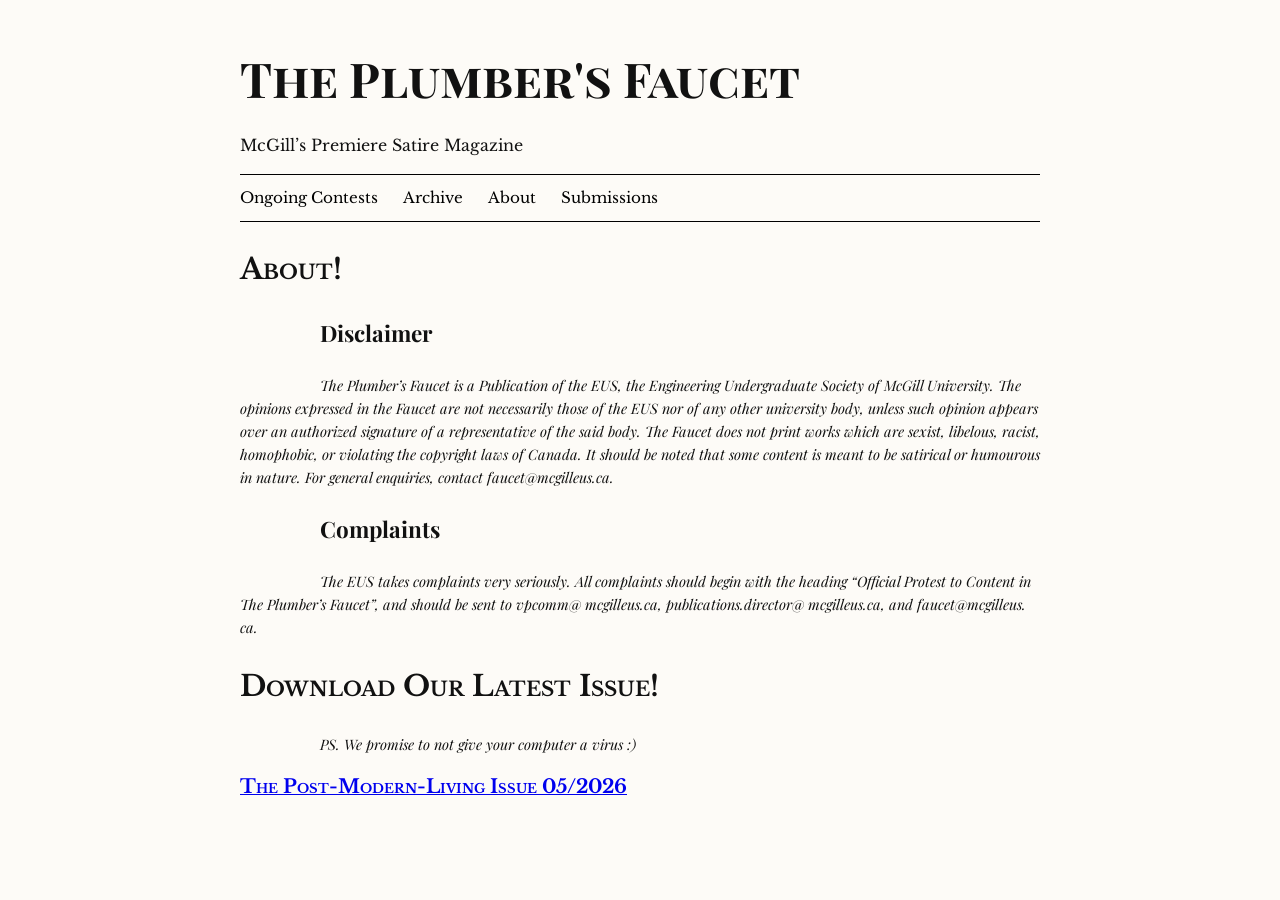
==== index.html @ 7c3b398f "Update index.html" ====
<!DOCTYPE html>
<html>
<head>
  <title>The Plumber's Faucet</title>
  <link rel="stylesheet" href="style.css">
  <link href="https://fonts.googleapis.com/css2?family=Playfair+Display&family=Libre+Baskerville&display=swap" rel="stylesheet">
</head>



<body>

  <header class="masthead">
    <h1>The Plumber's Faucet</h1>
    <p class="descriptionLine">McGill’s Premiere Satire Magazine</p>
  </header>

  <nav>
    <a href="ongoingContests.html">Ongoing Contests</a>
    <a href="archive.html">Archive</a>
    <a href="about.html">About</a>
    <a href="submissions.html">Submissions</a>
  </nav>

<section class="section">
    <h2>About!</h2>
  <article>
  <h3>Disclaimer</h3>
    <p class="byline">The Plumber’s Faucet is a Publication of the EUS, the Engineering Undergraduate Society of McGill University. The opinions expressed in the Faucet are not necessarily those of the EUS nor of any other university body, unless such opinion appears over an authorized signature of a representative of the said body. The Faucet does not print works which are sexist, libelous, racist, homophobic, or violating the copyright laws of Canada. It should be noted that some content is meant to be satirical or humourous in nature. For general enquiries, contact faucet@mcgilleus.ca.</p>
  </article>
  <article>  
    <h3>Complaints</h3>
      <p class="byline">The EUS takes complaints very seriously. All complaints should begin with the heading “Official Protest to Content in The Plumber’s Faucet”, and should be sent to vpcomm@ mcgilleus.ca, publications.director@ mcgilleus.ca, and faucet@mcgilleus. ca.</p>
    </article>

</section>



<section class="section">
  <h2>Download Our Latest Issue!</h2>
  <p class="byline">PS. We promise to not give your computer a virus :)</p>
      <a href="https://github.com/theplumbersfaucetdigitized-lgtm/theplumbersfaucetdigitized-lgtm.github.io/raw/main/Final%20Version%20Postmodern%20Living%20(1).pdf" download>
        The Post-Modern-Living Issue 05/2026
      </a>
</section>

  
</body>
</html>
---- style.css ----
/* Base */
body {
  font-family: 'Libre Baskerville', serif;
  background-color: #fdfbf7;
  color: #111;
  margin: 40px auto;
  max-width: 800px;
  line-height: 1.6;
}

/* Masthead */
.masthead {
  margin-bottom: 0px;
}

.masthead h1 {
  font-family: 'Playfair Display', serif;
  font-size: 3rem;
  margin-bottom: 0px;margin-bottom: 0px;
    font-variant: small-caps;
  font-weight: bold;
}

.descriptionLine {
  font-size: 1rem;
  font-style: normal;
}

/* Navigation */
nav {
  border-top: 1px solid black;
  border-bottom: 1px solid black;
  padding: 10px 0;
  margin: 10px 0;
}

nav a {
  margin-right: 20px;
  text-decoration: none;
  color: black;
  font-size: 0.95rem;
}

nav a:hover {
  text-decoration: underline;
}

.section{
  margin-bottom: 0px;
  font-size: 1.2rem;
  font-weight: bolder;
  font-style: normal;
  font-variant: small-caps;
}

.lead-story {
  margin-bottom: 0px;
}

.tagline {
  font-size: 1rem;
  font-family: 'Playfair Display', serif;
  font-style: normal;
  font-weight: normal;
  font-variant: normal;
     text-indent: 10%;
}

.byline {
  font-size: 0.9rem;
  font-family: 'Playfair Display', serif;
  font-weight: normal;
  font-style: italic;
  font-variant: normal;
     text-indent: 10%;
}

/* Articles */
article {
  padding-top: 0px;
  margin-bottom: 0px;
}

article h3 {
  font-family: 'Playfair Display', serif;
  font-family: 'Playfair Display', serif;
   font-variant: normal;
     text-indent: 10%;
}

/* Projects / Issues list */
ul {
  list-style: none;
  padding: 0;
}

ul li {
  border-top: 1px solid black;
  padding: 0px 0;
  font-size: 0.95rem;
   font-variant: normal;
  
}
ul li:hover {
  text-decoration: underline;
}
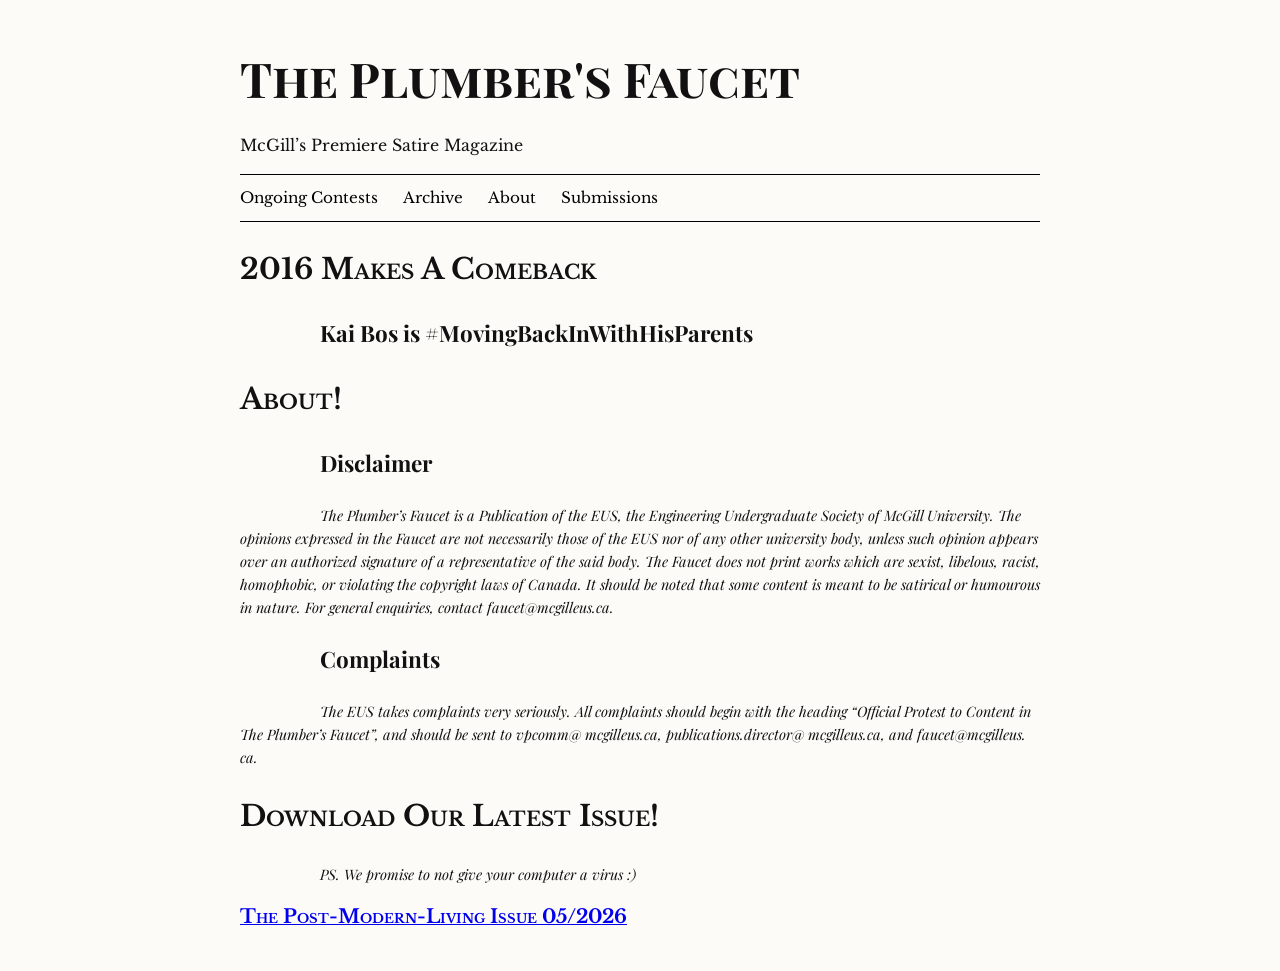
==== commit bea26260: "Update index.html" ====
--- a/index.html
+++ b/index.html
@@ -22,6 +22,16 @@
     <a href="submissions.html">Submissions</a>
   </nav>
 
+
+<section class="section">
+  <h2>2016 Makes A Comeback</h2>
+  
+  <article class="lead-story">
+    <h3> Kai Bos is #MovingBackInWithHisParents</h3> 
+  </article>
+
+</section>
+  
 <section class="section">
     <h2>About!</h2>
   <article>
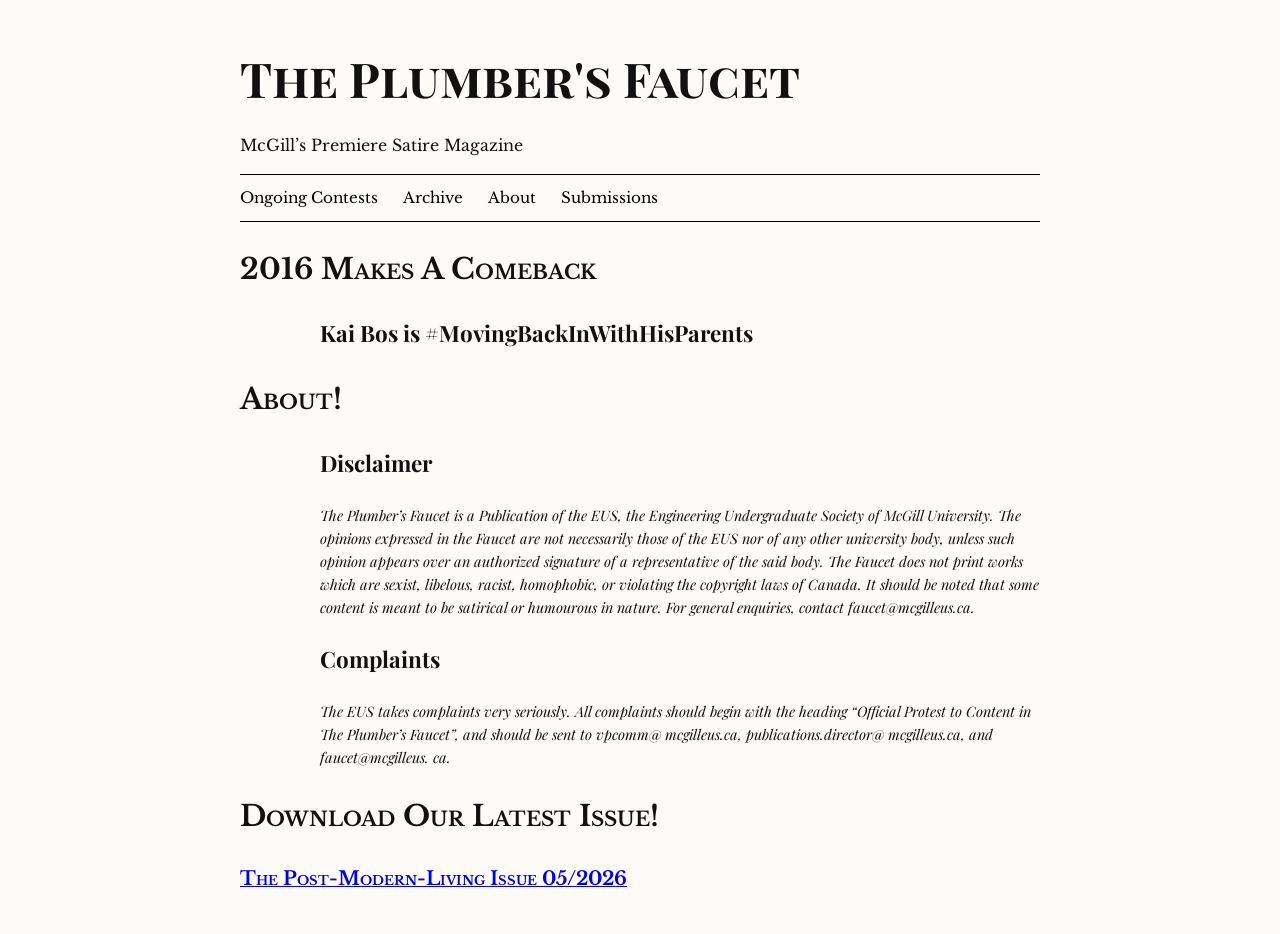
==== commit 01ca35c6: "Update index.html" ====
--- a/index.html
+++ b/index.html
@@ -49,7 +49,6 @@
 
 <section class="section">
   <h2>Download Our Latest Issue!</h2>
-  <p class="byline">PS. We promise to not give your computer a virus :)</p>
       <a href="https://github.com/theplumbersfaucetdigitized-lgtm/theplumbersfaucetdigitized-lgtm.github.io/raw/main/Final%20Version%20Postmodern%20Living%20(1).pdf" download>
         The Post-Modern-Living Issue 05/2026
       </a>
--- a/style.css
+++ b/style.css
@@ -63,7 +63,7 @@
   font-style: normal;
   font-weight: normal;
   font-variant: normal;
-     text-indent: 10%;
+  margin-left: 10%;
 }
 
 .byline {
@@ -72,7 +72,7 @@
   font-weight: normal;
   font-style: italic;
   font-variant: normal;
-     text-indent: 10%;
+   margin-left: 10%;
 }
 
 /* Articles */
@@ -104,5 +104,9 @@
 ul li:hover {
   text-decoration: underline;
 }
+img {
+  width: 100%;
+  max-width: 600px;
+}
 
 
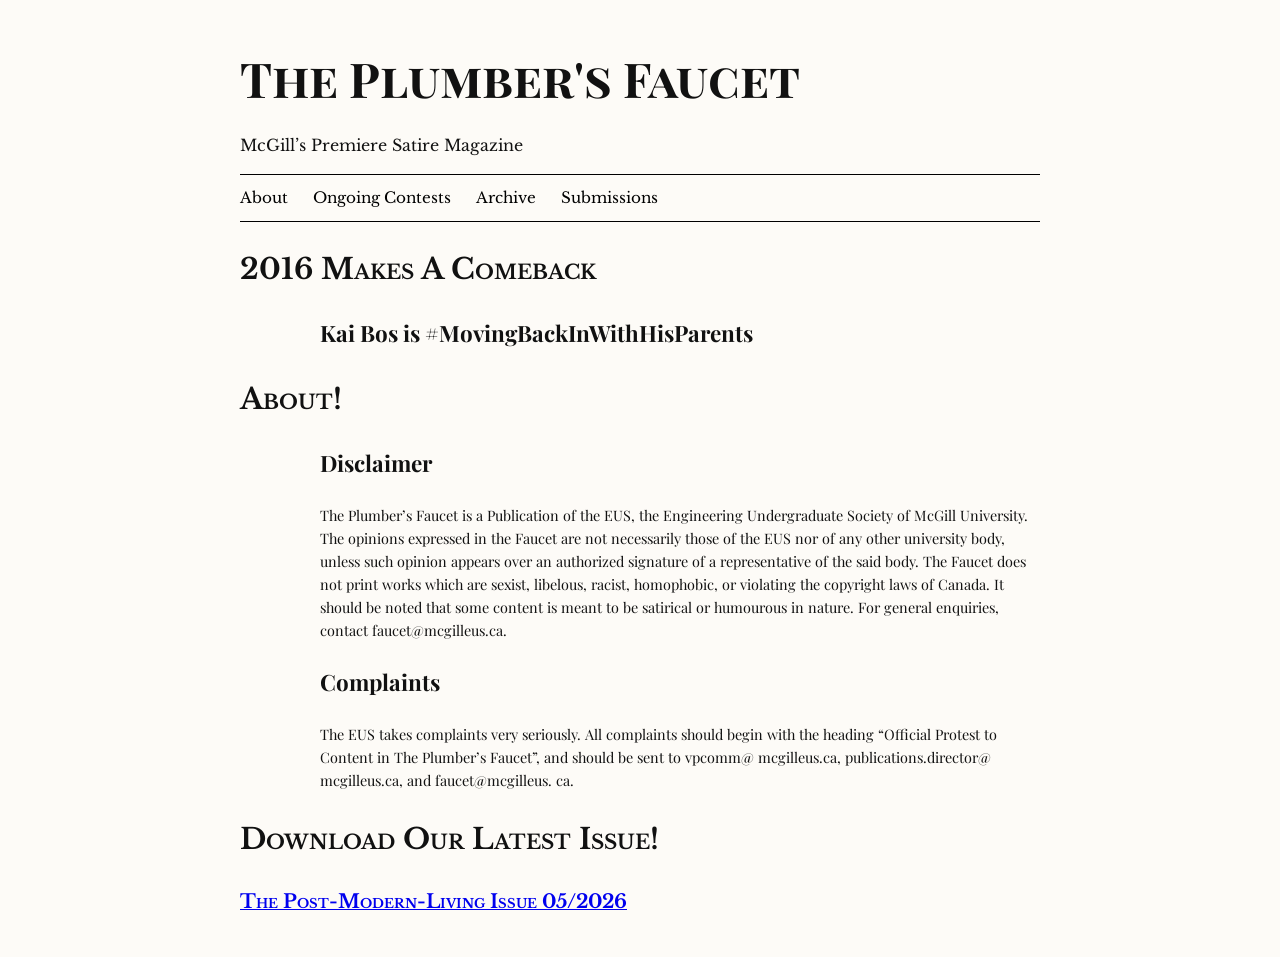
==== commit 48db2808: "Update index.html" ====
--- a/index.html
+++ b/index.html
@@ -16,9 +16,10 @@
   </header>
 
   <nav>
+    <a href="index.html">About</a>
     <a href="ongoingContests.html">Ongoing Contests</a>
     <a href="archive.html">Archive</a>
-    <a href="about.html">About</a>
+    
     <a href="submissions.html">Submissions</a>
   </nav>
 
--- a/style.css
+++ b/style.css
@@ -63,14 +63,13 @@
   font-style: normal;
   font-weight: normal;
   font-variant: normal;
-  margin-left: 10%;
 }
 
 .byline {
   font-size: 0.9rem;
   font-family: 'Playfair Display', serif;
   font-weight: normal;
-  font-style: italic;
+  font-style: normal;
   font-variant: normal;
    margin-left: 10%;
 }
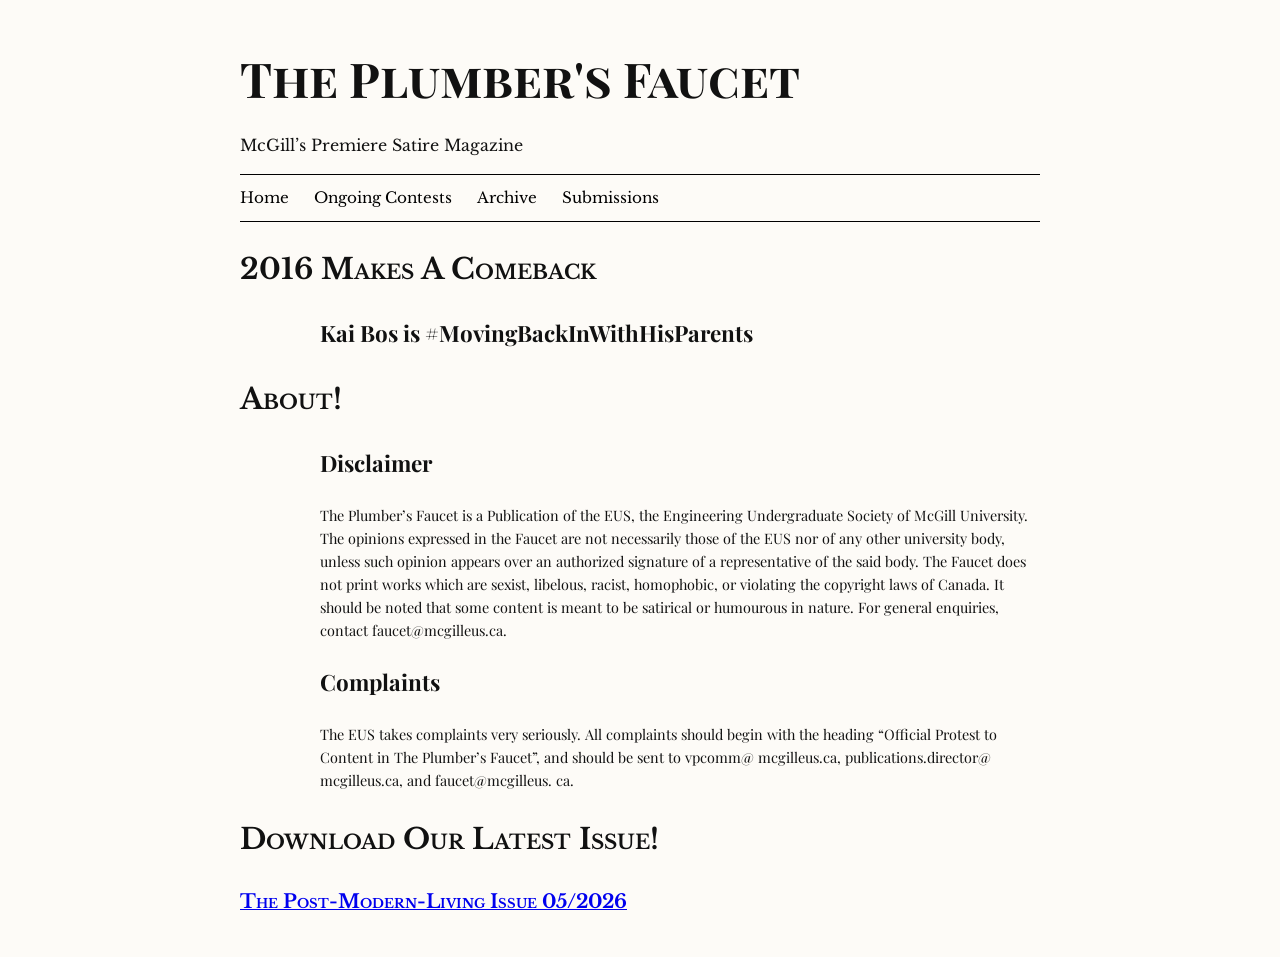
==== commit 8a64b8bf: "Update index.html" ====
--- a/index.html
+++ b/index.html
@@ -15,14 +15,13 @@
     <p class="descriptionLine">McGill’s Premiere Satire Magazine</p>
   </header>
 
-  <nav>
-    <a href="index.html">About</a>
+<nav>
+    <a href="index.html">Home</a>
     <a href="ongoingContests.html">Ongoing Contests</a>
     <a href="archive.html">Archive</a>
     
     <a href="submissions.html">Submissions</a>
   </nav>
-
 
 <section class="section">
   <h2>2016 Makes A Comeback</h2>
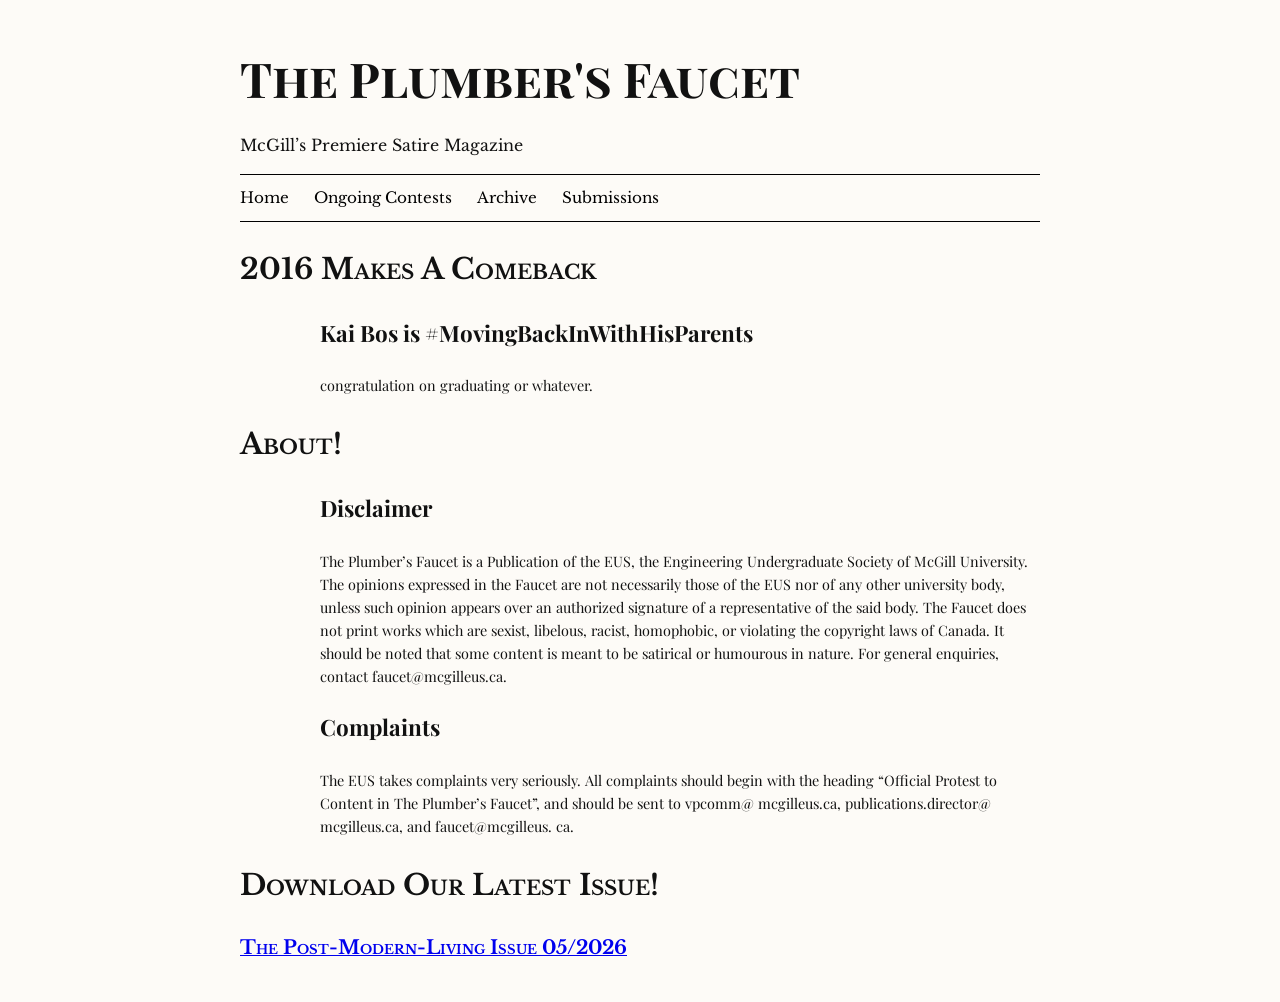
==== commit 376ce345: "Update index.html" ====
--- a/index.html
+++ b/index.html
@@ -28,6 +28,7 @@
   
   <article class="lead-story">
     <h3> Kai Bos is #MovingBackInWithHisParents</h3> 
+     <p class="byline">congratulation on graduating or whatever.</p>
   </article>
 
 </section>
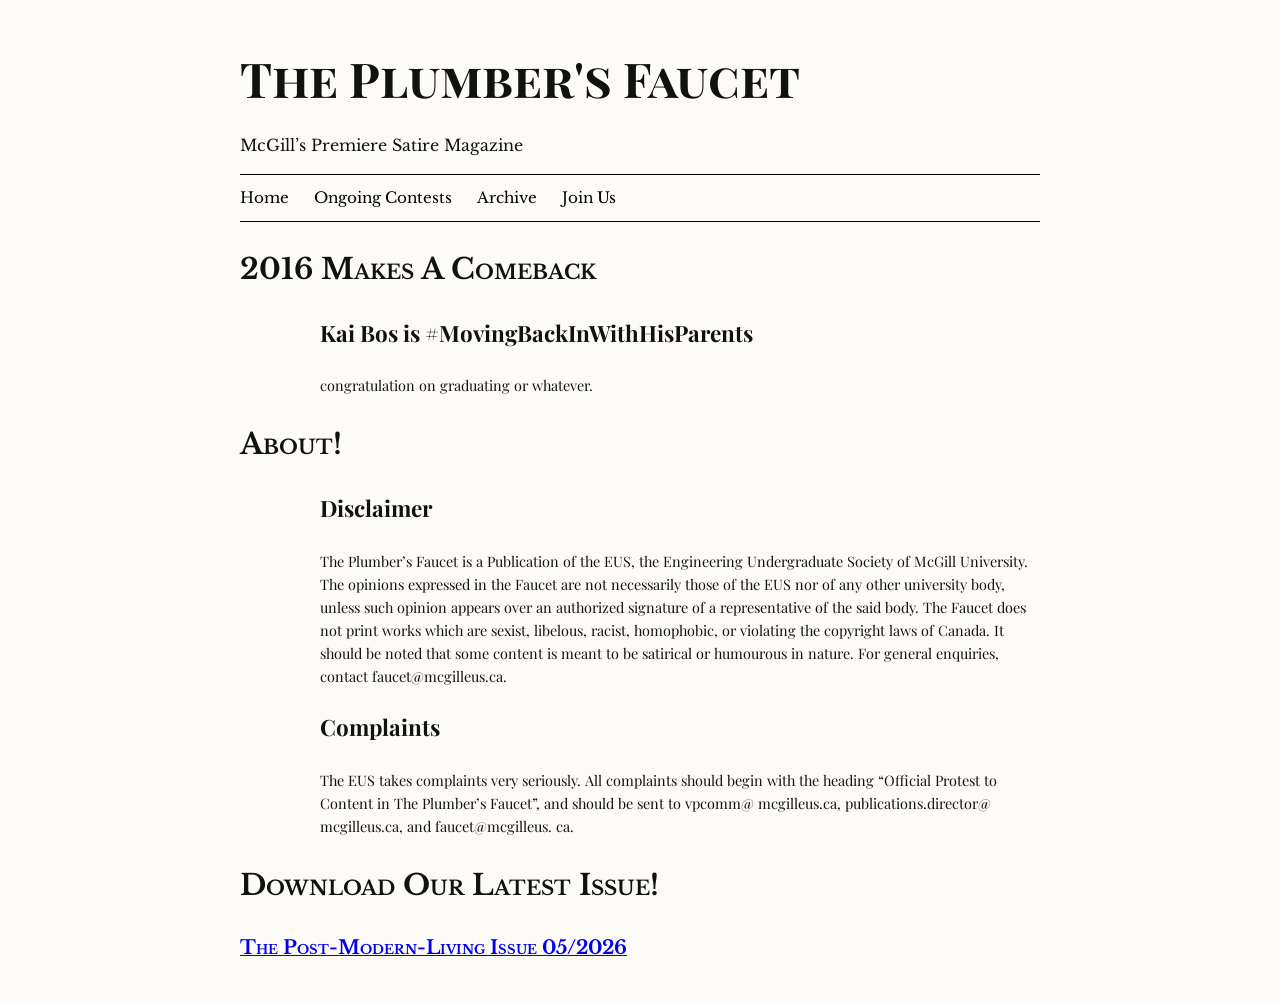
==== commit 750236e9: "Update index.html" ====
--- a/index.html
+++ b/index.html
@@ -20,7 +20,7 @@
     <a href="ongoingContests.html">Ongoing Contests</a>
     <a href="archive.html">Archive</a>
     
-    <a href="submissions.html">Submissions</a>
+    <a href="join.html">Join Us</a>
   </nav>
 
 <section class="section">
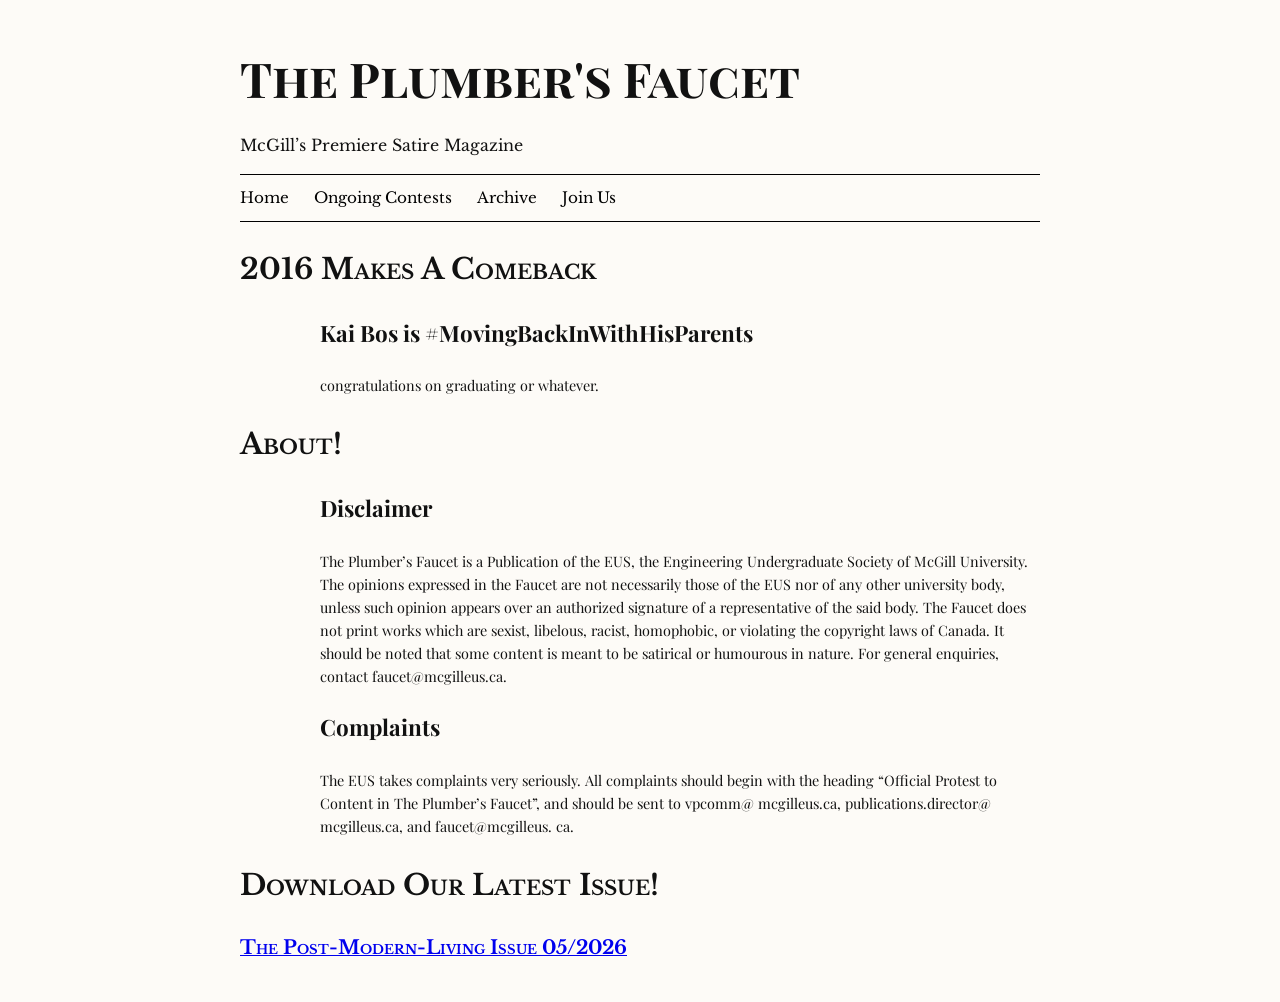
==== commit c44d6220: "Update index.html" ====
--- a/index.html
+++ b/index.html
@@ -28,7 +28,7 @@
   
   <article class="lead-story">
     <h3> Kai Bos is #MovingBackInWithHisParents</h3> 
-     <p class="byline">congratulation on graduating or whatever.</p>
+     <p class="byline">congratulations on graduating or whatever.</p>
   </article>
 
 </section>
